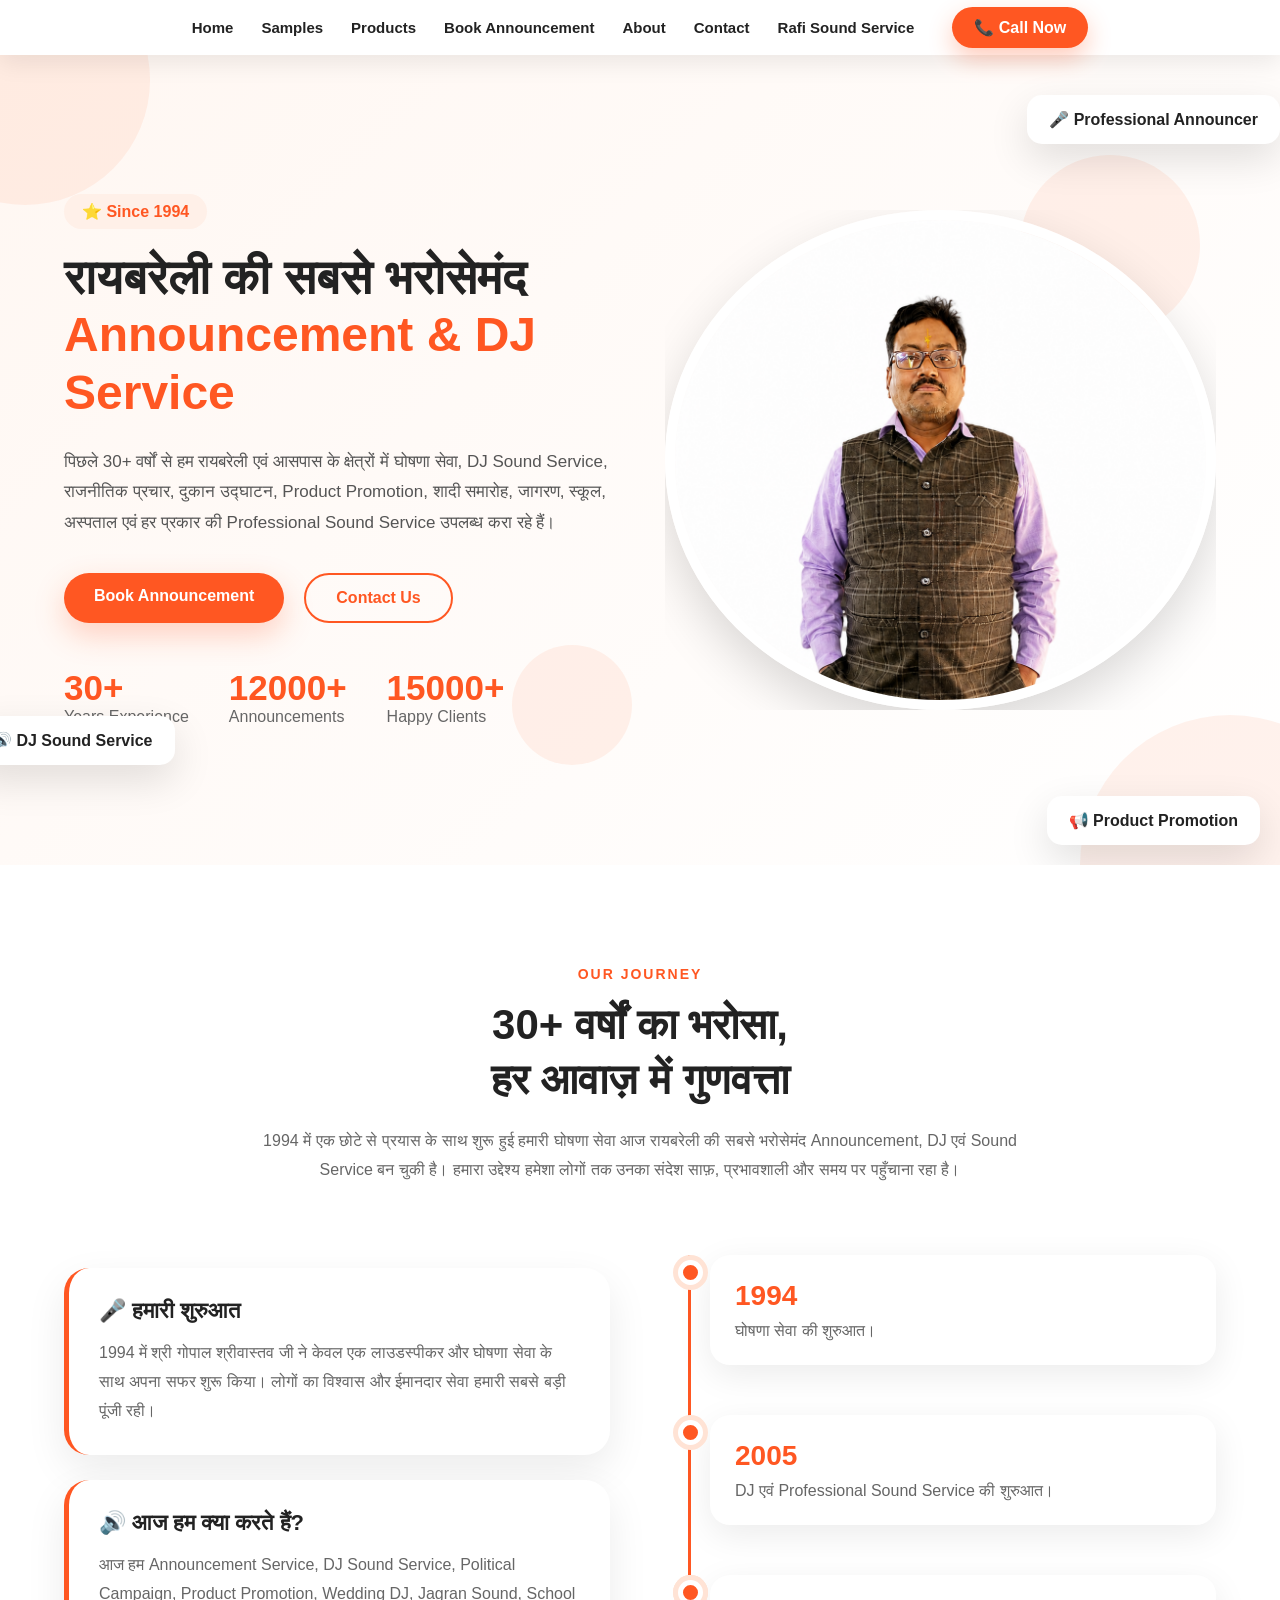
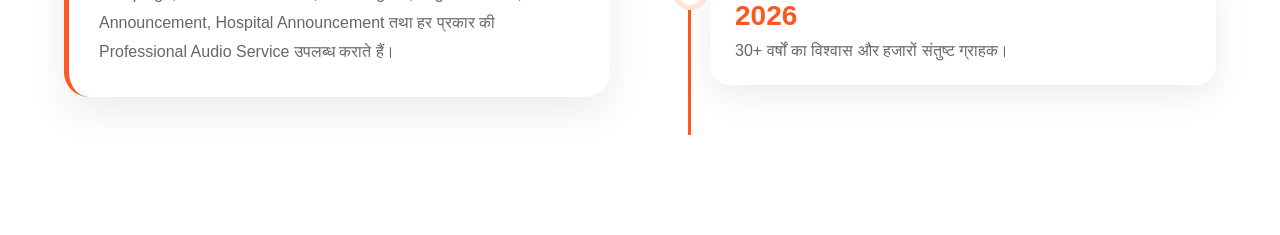
==== html/about.html @ 8597a68f "new file" ====
<!-- ================= ABOUT HERO ================= -->
<!DOCTYPE html>
<html lang="en">
<head>
    <meta charset="UTF-8">
<meta name="viewport" content="width=device-width, initial-scale=1.0, maximum-scale=1.0, user-scalable=no">
    <title>Document</title>
</head>
<body>


<button class="menu-toggle" id="menuToggle">
☰
</button>


<nav class="nav-links" id="navLinks">

<a href="index.html">Home</a>
<a href="#samples">Samples</a>
<a href="#products">Products</a>
<a href="booking.html">Book Announcement</a>
<a href="about.html">About</a>
<a href="contact.html">Contact</a>
<a href="service.html">Rafi Sound Service</a>


<div class="nav-actions">

<a href="tel:+919336771353" class="call-btn">
📞 Call Now
</a>

</div>

</nav>








<link rel="stylesheet" href="../css/about.css">
 <section class="about-hero">

    <div class="hero-circle c1"></div>
    <div class="hero-circle c2"></div>
    <div class="hero-circle c3"></div>
    <div class="hero-circle c4"></div>

    <div class="container about-grid">

        <div class="about-left">

            <span class="about-tag">
                ⭐ Since 1994
            </span>

            <h1>
                रायबरेली की सबसे भरोसेमंद
                <span>Announcement & DJ Service</span>
            </h1>

            <p>

                पिछले 30+ वर्षों से हम रायबरेली एवं आसपास के क्षेत्रों में
                घोषणा सेवा, DJ Sound Service, राजनीतिक प्रचार,
                दुकान उद्घाटन, Product Promotion,
                शादी समारोह, जागरण, स्कूल, अस्पताल एवं
                हर प्रकार की Professional Sound Service उपलब्ध करा रहे हैं।

            </p>

            <div class="hero-buttons">

                <a href="booking.html" class="hero-btn">
                    Book Announcement
                </a>

                <a href="contact.html" class="hero-btn2">
                    Contact Us
                </a>

            </div>

            <div class="hero-stats">

                <div>

                    <h2>30+</h2>
                    <span>Years Experience</span>

                </div>

                <div>

                    <h2>12000+</h2>
                    <span>Announcements</span>

                </div>

                <div>

                    <h2>15000+</h2>
                    <span>Happy Clients</span>

                </div>

            </div>

        </div>





        <div class="about-right">

            <div class="main-card">

                <img src="../assets/image/gopal.jpeg">

                <div class="wave wave1"></div>
                <div class="wave wave2"></div>
                <div class="wave wave3"></div>

            </div>

            <div class="floating-card card1">

                🎤 Professional Announcer

            </div>

            <div class="floating-card card2">

                🔊 DJ Sound Service

            </div>

            <div class="floating-card card3">

                📢 Product Promotion

            </div>

        </div>

    </div>

</section>



<!--================ OUR STORY =================-->

<section class="our-story">

<div class="container">

<div class="story-heading">

<span>OUR JOURNEY</span>

<h2>30+ वर्षों का भरोसा,<br>हर आवाज़ में गुणवत्ता</h2>

<p>

1994 में एक छोटे से प्रयास के साथ शुरू हुई हमारी घोषणा सेवा आज
रायबरेली की सबसे भरोसेमंद Announcement, DJ एवं Sound Service बन चुकी है।
हमारा उद्देश्य हमेशा लोगों तक उनका संदेश साफ़, प्रभावशाली और समय पर पहुँचाना रहा है।

</p>

</div>

<div class="story-wrapper">

<div class="story-left">

<div class="story-box">

<h3>🎤 हमारी शुरुआत</h3>

<p>

1994 में श्री गोपाल श्रीवास्तव जी ने केवल एक लाउडस्पीकर और
घोषणा सेवा के साथ अपना सफर शुरू किया। लोगों का विश्वास और
ईमानदार सेवा हमारी सबसे बड़ी पूंजी रही।

</p>

</div>

<div class="story-box">

<h3>🔊 आज हम क्या करते हैं?</h3>

<p>

आज हम Announcement Service, DJ Sound Service,
Political Campaign, Product Promotion,
Wedding DJ, Jagran Sound, School Announcement,
Hospital Announcement तथा हर प्रकार की Professional Audio Service उपलब्ध कराते हैं।

</p>

</div>

</div>





<div class="timeline">

<div class="line"></div>

<div class="timeline-item">

<div class="circle"></div>

<div class="content">

<h4>1994</h4>

<p>
घोषणा सेवा की शुरुआत।
</p>

</div>

</div>

<div class="timeline-item">

<div class="circle"></div>

<div class="content">

<h4>2005</h4>

<p>

DJ एवं Professional Sound Service की शुरुआत।

</p>

</div>

</div>

<div class="timeline-item">

<div class="circle"></div>



</div>

<div class="timeline-item">

<div class="circle"></div>

<div class="content">

<h4>2026</h4>

<p>

30+ वर्षों का विश्वास और हजारों संतुष्ट ग्राहक।

</p>

</div>

</div>

</div>

</div>

</div>

</section>
<!-- 
================ TEAM SECTION ================

<section class="team-section">

<div class="container">

<div class="team-heading">

<span>OUR TEAM</span>

 <h2>हमारी Professional Team</h2>

<p>

हमारी अनुभवी टीम पिछले 30+ वर्षों से ग्राहकों को
Professional Announcement, DJ Sound Service,
Promotion एवं Audio Solutions प्रदान कर रही है।

</p>

</div>

<div class="team-grid"> -->

<!-- 
<div class="team-card">

<div class="team-img">

<img src="../assets/image/gopal.jpeg" alt="Gopal Srivastava">

<div class="team-social">

<a href="#"><i class="fab fa-facebook-f"></i></a>
<a href="#"><i class="fab fa-whatsapp"></i></a>
<a href="#"><i class="fas fa-phone"></i></a>

</div>

</div>

<div class="team-content">

<h3>GOPAL SRIVATSVA</h3>

<span>Founder & Main Announcer</span>

<p>

30+ वर्षों से रायबरेली में Professional
Announcement Service प्रदान कर रहे हैं।

</p>

</div>

</div> -->

<!-- 
<div class="team-card">

<div class="team-img">

<img src="../assets/image/gopal.jpeg" alt="Gopal Srivastava">

<div class="team-social">

<a href="#"><i class="fab fa-facebook-f"></i></a>
<a href="#"><i class="fab fa-whatsapp"></i></a>
<a href="#"><i class="fas fa-phone"></i></a>

</div>

</div>

<div class="team-content">

<h3>GOPAL SRIVATSVA</h3>

<span>Founder & Main Announcer</span>

<p>

30+ वर्षों से रायबरेली में Professional
Announcement Service प्रदान कर रहे हैं।

</p>

</div>

</div>
<script src="../js/about.js"></script> -->
---- css/about.css ----
/* ================= GLOBAL ================= */

*{
    margin:0;
    padding:0;
    box-sizing:border-box;
    font-family:'Poppins',sans-serif;
}


body{
    background:#ffffff;
    color:#222;
    overflow-x:hidden;
}


a{
    text-decoration:none;
}


.container{
    width:90%;
    max-width:1200px;
    margin:auto;
}


/* ================= NAVBAR ================= */

.nav-links{

    display:flex;
    align-items:center;
    justify-content:center;
    gap:28px;

    background:#ffffff;

    padding:18px 40px;

    box-shadow:
    0 8px 25px rgba(0,0,0,.08);

    position:sticky;
    top:0;
    z-index:999;

}


.nav-links > a{

    color:#222;
    font-size:15px;
    font-weight:600;

    position:relative;

    transition:.3s;

}



.nav-links > a::after{

    content:"";

    position:absolute;

    bottom:-8px;
    left:0;

    width:0%;
    height:3px;

    background:#ff5722;

    border-radius:20px;

    transition:.3s;

}



.nav-links > a:hover{

    color:#ff5722;
    transform:translateY(-3px);

}


.nav-links > a:hover::after{

    width:100%;

}



/* CALL BUTTON */


.nav-actions{

    margin-left:10px;

}


.call-btn{

    background:#ff5722;

    color:white!important;

    padding:12px 22px;

    border-radius:50px;

    font-weight:700;

    box-shadow:
    0 10px 25px rgba(255,87,34,.3);

    transition:.3s;

}



.call-btn:hover{

    transform:translateY(-4px);

    background:#e64a19;

}



/* MENU BUTTON */


.menu-toggle{

    display:none;

    background:#ff5722;

    color:white;

    border:none;

    font-size:28px;

    padding:8px 14px;

    border-radius:12px;

    cursor:pointer;

    box-shadow:
    0 8px 20px rgba(255,87,34,.3);

}



/* ================= ABOUT HERO ================= */


.about-hero{

    min-height:90vh;

    display:flex;

    align-items:center;

    padding:80px 0;

    background:

    linear-gradient(
    135deg,
    #fff7f2,
    #ffffff
    );

    position:relative;

    overflow:hidden;

}



.about-grid{

    display:grid;

    grid-template-columns:1fr 1fr;

    align-items:center;

    gap:50px;

}



/* LEFT */


.about-tag{

    display:inline-block;

    background:#fff0e8;

    color:#ff5722;

    padding:8px 18px;

    border-radius:30px;

    font-weight:600;

    margin-bottom:20px;

}



.about-left h1{

    font-size:48px;

    line-height:1.2;

    color:#222;

}



.about-left h1 span{

    display:block;

    color:#ff5722;

}



.about-left p{

    margin-top:25px;

    font-size:17px;

    line-height:1.8;

    color:#555;

}



/* BUTTONS */


.hero-buttons{

    display:flex;

    gap:20px;

    margin-top:35px;

}


.hero-btn,
.hero-btn2{

    padding:14px 30px;

    border-radius:50px;

    font-weight:700;

    transition:.3s;

}



.hero-btn{

    background:#ff5722;

    color:white;

}



.hero-btn2{

    border:2px solid #ff5722;

    color:#ff5722;

}



.hero-btn:hover,
.hero-btn2:hover{

    transform:translateY(-5px);

}



/* STATS */


.hero-stats{

    display:flex;

    gap:40px;

    margin-top:45px;

}


.hero-stats h2{

    color:#ff5722;

    font-size:35px;

}



.hero-stats span{

    color:#666;

}



/* RIGHT IMAGE */


.main-card{

    position:relative;

    width:380px;

    height:380px;

    margin:auto;

}



.main-card img{

    width:100%;

    height:100%;

    object-fit:cover;

    border-radius:50%;

    border:10px solid white;

    box-shadow:

    0 20px 50px rgba(0,0,0,.15);

}



/* FLOAT CARD */


.floating-card{

    position:absolute;

    background:white;

    padding:15px 22px;

    border-radius:15px;

    box-shadow:

    0 15px 40px rgba(0,0,0,.12);

    font-weight:600;

    animation:float 3s infinite;

}



.card1{

    top:40px;
    right:0;

}


.card2{

    bottom:100px;
    left:-30px;

}


.card3{

    bottom:20px;
    right:20px;

}



@keyframes float{

    50%{

        transform:translateY(-12px);

    }

}



/* ================= MOBILE ================= */


@media(max-width:900px){


.menu-toggle{

    display:block;

    position:absolute;

    right:20px;

    top:15px;

    z-index:2000;

}



.nav-links{

    display:none;

    flex-direction:column;

    padding:90px 20px 30px;

    gap:22px;

}



.nav-links.active{

    display:flex;

    animation:slideMenu .4s ease;

}



@keyframes slideMenu{

from{

opacity:0;
transform:translateY(-20px);

}

to{

opacity:1;
transform:translateY(0);

}

}



.about-grid{

    grid-template-columns:1fr;

    text-align:center;

}


.about-left h1{

    font-size:34px;

}



.about-left p{

    font-size:15px;

}



.hero-buttons{

    justify-content:center;

    flex-wrap:wrap;

}



.hero-stats{

    justify-content:center;

    flex-wrap:wrap;

}



.main-card{

    width:280px;

    height:280px;

}



.floating-card{

    display:none;

}


}

/* =====================================================
   OUR STORY SECTION
===================================================== */


.our-story{

    padding:100px 0;

    background:#ffffff;

}



.story-heading{

    text-align:center;

    max-width:800px;

    margin:auto;

}



.story-heading span,
.team-heading span{

    color:#ff5722;

    font-weight:700;

    letter-spacing:2px;

    font-size:14px;

}



.story-heading h2{

    margin-top:15px;

    font-size:42px;

    line-height:1.3;

    color:#222;

}



.story-heading p{

    margin-top:20px;

    color:#666;

    line-height:1.8;

    font-size:16px;

}




/* STORY WRAPPER */


.story-wrapper{

    margin-top:70px;

    display:grid;

    grid-template-columns:1fr 1fr;

    gap:60px;

    align-items:center;

}



/* LEFT BOX */


.story-box{

    background:#fff;

    padding:30px;

    border-radius:25px;

    margin-bottom:25px;

    box-shadow:

    0 15px 40px rgba(0,0,0,.08);

    transition:.4s;

    border-left:5px solid #ff5722;

}



.story-box:hover{

    transform:translateY(-8px);

}



.story-box h3{

    font-size:22px;

    margin-bottom:15px;

    color:#222;

}



.story-box p{

    color:#666;

    line-height:1.8;

}



/* ================= TIMELINE ================= */


.timeline{

    position:relative;

    padding-left:40px;

}



.line{

    position:absolute;

    left:18px;

    top:0;

    width:3px;

    height:100%;

    background:#ff5722;

}



.timeline-item{

    position:relative;

    margin-bottom:50px;

}



.timeline .circle{

    position:absolute;

    left:-32px;

    top:5px;

    width:25px;

    height:25px;

    border-radius:50%;

    background:#ff5722;

    border:5px solid white;

    box-shadow:

    0 0 0 5px #ffe3d5;

}



.timeline .content{

    background:#fff;

    padding:25px;

    border-radius:20px;

    box-shadow:

    0 10px 35px rgba(0,0,0,.08);

}



.timeline h4{

    color:#ff5722;

    font-size:28px;

}



.timeline p{

    color:#666;

    margin-top:10px;

}



/* =====================================================
   TEAM SECTION
===================================================== */


.team-section{

    padding:100px 0;

    background:#fff8f4;

}



.team-heading{

    text-align:center;

    max-width:750px;

    margin:auto;

}



.team-heading h2{

    margin-top:15px;

    font-size:42px;

    color:#222;

}



.team-heading p{

    margin-top:20px;

    color:#666;

    line-height:1.8;

}



/* TEAM GRID */


.team-grid{

    margin-top:60px;

    display:grid;

    grid-template-columns:repeat(4,1fr);

    gap:30px;

}



/* TEAM CARD */


.team-card{

    background:white;

    border-radius:25px;

    overflow:hidden;

    box-shadow:

    0 15px 40px rgba(0,0,0,.08);

    transition:.4s;

}



.team-card:hover{

    transform:translateY(-12px);

}




.team-img{

    height:300px;

    position:relative;

    overflow:hidden;

}



.team-img img{

    width:100%;

    height:100%;

    object-fit:cover;

    transition:.5s;

}



.team-card:hover img{

    transform:scale(1.08);

}



/* SOCIAL ICON */


.team-social{

    position:absolute;

    bottom:-60px;

    left:0;

    width:100%;

    display:flex;

    justify-content:center;

    gap:12px;

    transition:.4s;

}



.team-card:hover .team-social{

    bottom:20px;

}



.team-social a{

    width:40px;

    height:40px;

    display:flex;

    align-items:center;

    justify-content:center;

    background:#ff5722;

    color:white;

    border-radius:50%;

}




.team-content{

    padding:25px;

    text-align:center;

}



.team-content h3{

    font-size:22px;

    color:#222;

}



.team-content span{

    display:block;

    margin-top:8px;

    color:#ff5722;

    font-size:14px;

    font-weight:600;

}



.team-content p{

    margin-top:15px;

    color:#666;

    line-height:1.7;

    font-size:15px;

}





/* =====================================================
   RESPONSIVE STORY + TEAM
===================================================== */


@media(max-width:1100px){


.team-grid{

    grid-template-columns:repeat(2,1fr);

}



.story-wrapper{

    gap:35px;

}


}



@media(max-width:900px){


.our-story,
.team-section{

    padding:70px 0;

}



.story-heading h2,
.team-heading h2{

    font-size:32px;

}



.story-wrapper{

    grid-template-columns:1fr;

}



.timeline{

    margin-top:30px;

}



.team-grid{

    grid-template-columns:1fr;

}



.team-img{

    height:300px;

}


}


@media(max-width:500px){


.story-heading h2,
.team-heading h2{

    font-size:26px;

}



.story-box{

    padding:22px;

}



.timeline .content{

    padding:18px;

}



.team-content{

    padding:20px;

}


}
/* =====================================================
   BUSINESS SERVICES SECTION
===================================================== */


.business-services{

    padding:100px 0;

    background:#ffffff;

}



.section-title{

    text-align:center;

    max-width:850px;

    margin:auto;

}



.section-title span{

    color:#ff5722;

    font-size:14px;

    font-weight:700;

    letter-spacing:2px;

}



.section-title h2{

    margin-top:15px;

    font-size:42px;

    color:#222;

    line-height:1.3;

}



.section-title p{

    margin-top:20px;

    color:#666;

    font-size:16px;

    line-height:1.8;

}





/* ================= SERVICE GRID ================= */


.service-grid{

    margin-top:60px;

    display:grid;

    grid-template-columns:repeat(3,1fr);

    gap:30px;

}





/* ================= SERVICE CARD ================= */


.service-card{

    background:#ffffff;

    padding:35px 30px;

    border-radius:28px;

    position:relative;

    overflow:hidden;

    box-shadow:

    0 15px 45px rgba(0,0,0,.08);

    transition:.4s ease;

    border:1px solid #f5f5f5;

}



.service-card::before{

    content:"";

    position:absolute;

    top:0;

    left:0;

    width:100%;

    height:5px;

    background:#ff5722;

    transform:scaleX(0);

    transition:.4s;

    transform-origin:left;

}



.service-card:hover::before{

    transform:scaleX(1);

}




.service-card:hover{

    transform:translateY(-12px);

    box-shadow:

    0 25px 60px rgba(255,87,34,.15);

}





/* ICON */


.service-card .icon{

    width:75px;

    height:75px;

    display:flex;

    align-items:center;

    justify-content:center;

    background:#fff1e9;

    border-radius:22px;

    font-size:35px;

    margin-bottom:25px;

    transition:.4s;

}



.service-card:hover .icon{

    transform:rotate(8deg) scale(1.1);

    background:#ff5722;

}





.service-card h3{

    font-size:24px;

    color:#222;

    margin-bottom:15px;

}



.service-card p{

    color:#666;

    line-height:1.8;

    font-size:15px;

}





/* SERVICE LIST */


.service-card ul{

    list-style:none;

    margin-top:20px;

}



.service-card ul li{

    margin-bottom:10px;

    color:#444;

    font-size:15px;

    font-weight:500;

}




/* =====================================================
   CTA STYLE (OPTIONAL)
===================================================== */


.about-cta{

    margin:80px auto;

    width:90%;

    max-width:1100px;

    padding:50px;

    background:

    linear-gradient(
    135deg,
    #ff5722,
    #ff8a50
    );

    border-radius:35px;

    text-align:center;

    color:white;

}



.about-cta h2{

    font-size:40px;

}



.about-cta p{

    margin:15px 0 30px;

    font-size:17px;

}



.about-cta a{

    display:inline-block;

    background:white;

    color:#ff5722;

    padding:15px 35px;

    border-radius:50px;

    font-weight:700;

    transition:.3s;

}



.about-cta a:hover{

    transform:translateY(-5px);

}





/* =====================================================
   ALL SECTIONS MOBILE
===================================================== */


@media(max-width:1100px){


.service-grid{

    grid-template-columns:repeat(2,1fr);

}


}




@media(max-width:900px){


.business-services{

    padding:70px 0;

}



.section-title h2{

    font-size:32px;

}



.service-grid{

    grid-template-columns:1fr;

    gap:25px;

}



.service-card{

    padding:30px 25px;

}



.about-cta{

    padding:35px 20px;

}



.about-cta h2{

    font-size:28px;

}


}




@media(max-width:500px){



.section-title h2{

    font-size:26px;

}



.section-title p{

    font-size:14px;

}



.service-card h3{

    font-size:21px;

}



.service-card .icon{

    width:65px;

    height:65px;

    font-size:30px;

}



}

/* =====================================================
   PART 4 : FINAL PREMIUM POLISH
===================================================== */


/* SMOOTH SCROLL */

html{
    scroll-behavior:smooth;
}



/* TEXT SELECTION */

::selection{

    background:#ff5722;

    color:white;

}



/* CUSTOM SCROLLBAR */

::-webkit-scrollbar{

    width:10px;

}


::-webkit-scrollbar-track{

    background:#fff4ef;

}


::-webkit-scrollbar-thumb{

    background:#ff5722;

    border-radius:20px;

}



/* =====================================================
   HERO EXTRA EFFECTS
===================================================== */


.hero-circle{

    position:absolute;

    border-radius:50%;

    background:#ff5722;

    opacity:.08;

    animation:circleMove 8s infinite alternate;

}



.c1{

    width:250px;

    height:250px;

    top:-100px;

    left:-100px;

}


.c2{

    width:180px;

    height:180px;

    right:80px;

    top:100px;

}



.c3{

    width:120px;

    height:120px;

    bottom:100px;

    left:40%;

}



.c4{

    width:300px;

    height:300px;

    bottom:-150px;

    right:-100px;

}




@keyframes circleMove{

    from{

        transform:translateY(0);

    }


    to{

        transform:translateY(40px);

    }

}





/* =====================================================
   IMAGE HOVER
===================================================== */


.main-card{

    animation:imageFloat 5s infinite ease-in-out;

}



@keyframes imageFloat{


0%,100%{

    transform:translateY(0);

}


50%{

    transform:translateY(-15px);

}


}




/* =====================================================
   BUTTON GLOW
===================================================== */


.hero-btn{

    box-shadow:

    0 12px 30px rgba(255,87,34,.25);

}


.hero-btn:hover{

    box-shadow:

    0 18px 40px rgba(255,87,34,.35);

}





/* =====================================================
   CARD REVEAL EFFECT
===================================================== */


.story-box,
.team-card,
.service-card{


    animation:fadeUp .8s ease both;

}



@keyframes fadeUp{


from{

    opacity:0;

    transform:translateY(40px);

}


to{

    opacity:1;

    transform:translateY(0);

}


}





/* =====================================================
   IMAGE OVERLAY
===================================================== */


.team-img::after{

    content:"";

    position:absolute;

    inset:0;

    background:

    linear-gradient(
    transparent,
    rgba(0,0,0,.35)
    );

    opacity:0;

    transition:.4s;

}



.team-card:hover .team-img::after{

    opacity:1;

}





/* =====================================================
   NAVBAR MOBILE FINAL FIX
===================================================== */


@media(max-width:900px){


.nav-links{

    position:absolute;

    top:65px;

    left:0;

    width:100%;

    background:white;

    box-shadow:

    0 15px 35px rgba(0,0,0,.12);

}



.nav-links a{

    font-size:17px;

}



.nav-actions{

    margin-top:10px;

}



.call-btn{

    padding:13px 30px;

}



}




/* =====================================================
   SMALL MOBILE
===================================================== */


@media(max-width:480px){



.container{

    width:92%;

}



.about-hero{

    padding:60px 0;

}



.about-left h1{

    font-size:30px;

}



.hero-buttons a{

    width:100%;

    text-align:center;

}



.hero-stats{

    gap:25px;

}



.hero-stats h2{

    font-size:30px;

}



.main-card{

    width:240px;

    height:240px;

}



.floating-card{

    display:none;

}



.story-box h3{

    font-size:19px;

}



.service-card{

    border-radius:22px;

}



}



/* =====================================================
   TABLET LANDSCAPE
===================================================== */


@media(min-width:901px) and (max-width:1200px){


.about-left h1{

    font-size:40px;

}


.main-card{

    width:330px;

    height:330px;

}


}





/* =====================================================
   ACCESSIBILITY
===================================================== */


button,
a{

    -webkit-tap-highlight-color:transparent;

}



img{

    max-width:100%;

    display:block;

}
.about-right .main-card{
    width: 100%;
    overflow: hidden;
    border-radius: 20px;
}

.about-right .main-card img{
    width: 100%;
    height: 100%;
    display: block;
    object-fit: cover;
    object-position: center top; /* ऊपर से कटने की समस्या ठीक करेगा */
}
.about-right .main-card{
    height: 500px;
}
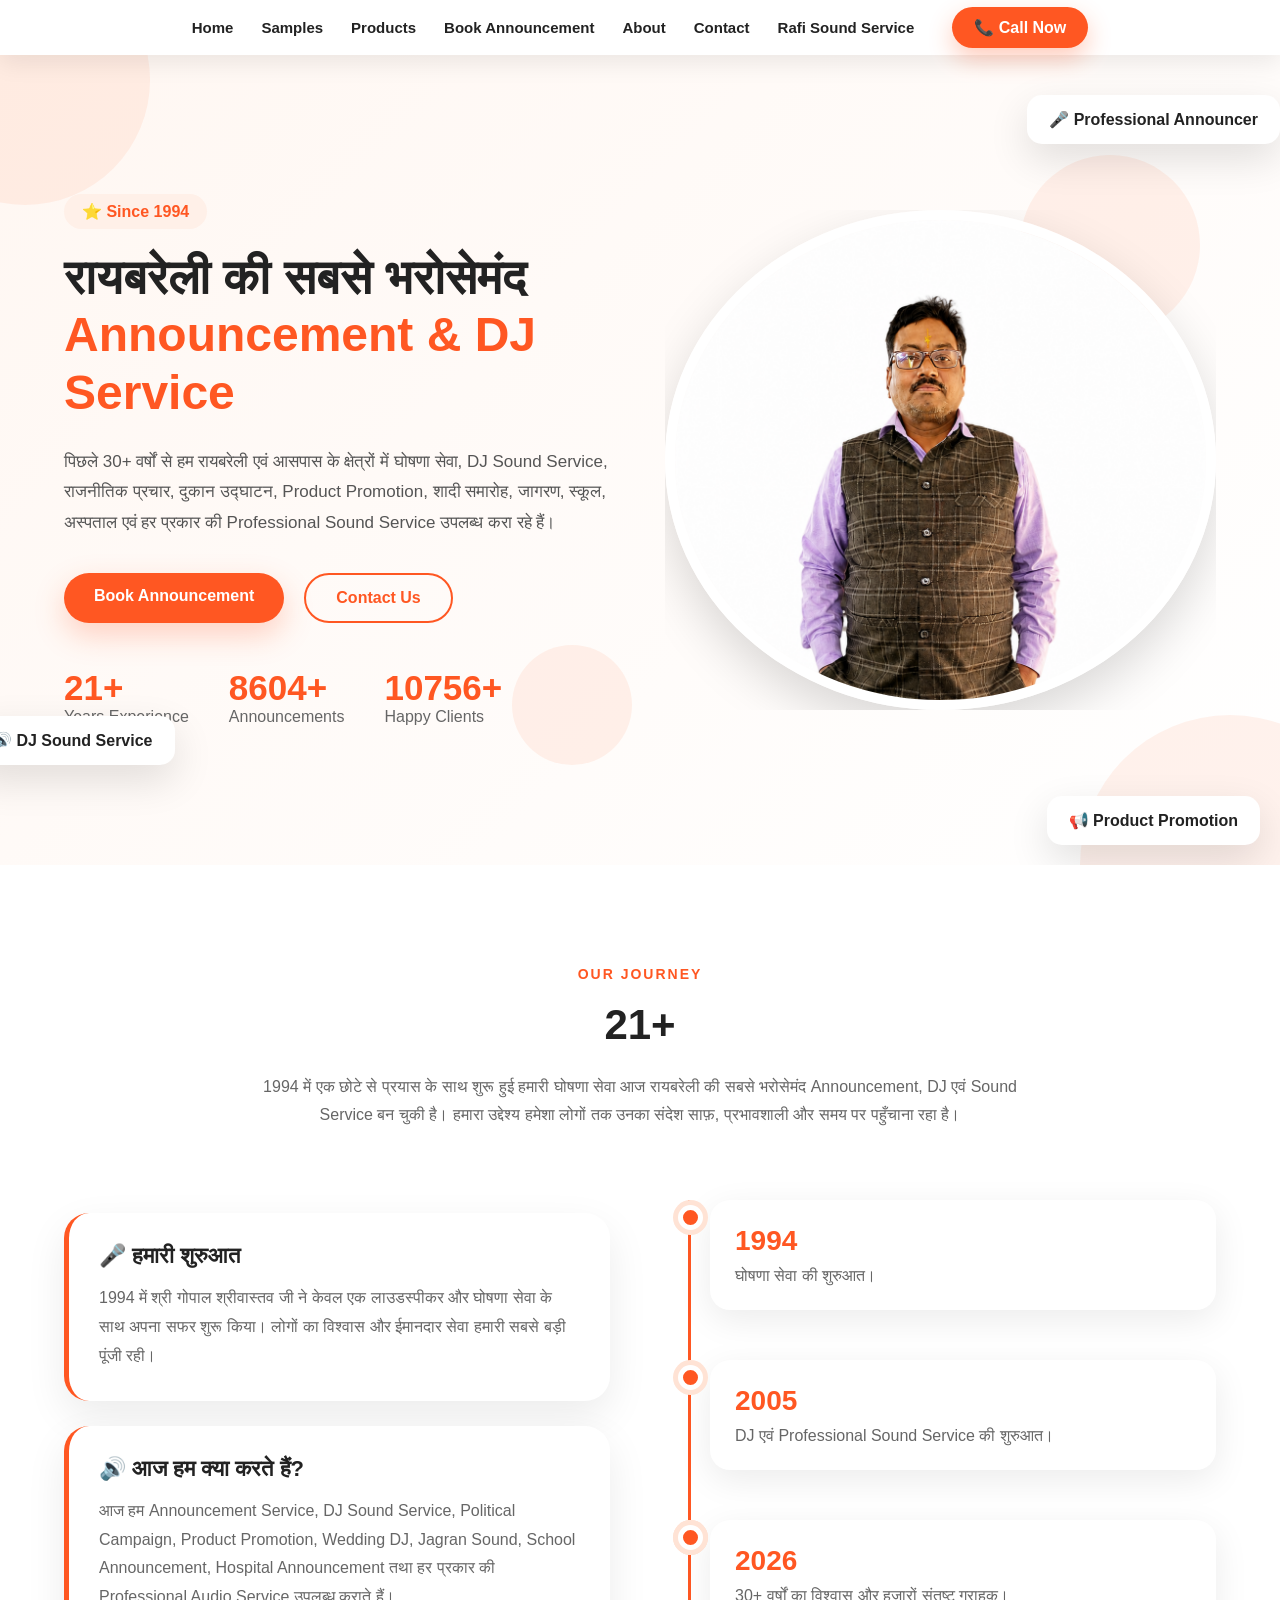
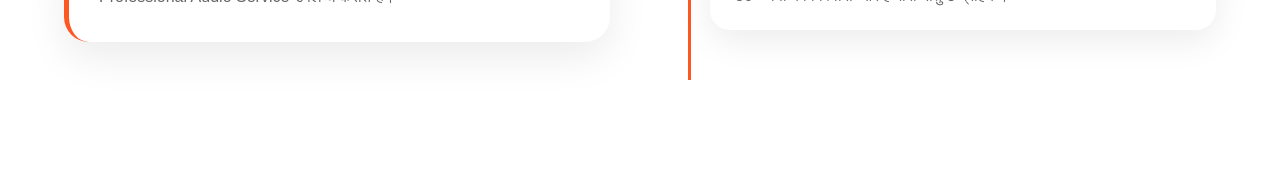
==== commit f8218314: "some edit" ====
--- a/html/about.html
+++ b/html/about.html
@@ -16,7 +16,7 @@
 
 <nav class="nav-links" id="navLinks">
 
-<a href="index.html">Home</a>
+<a href="../index.html">Home</a>
 <a href="#samples">Samples</a>
 <a href="#products">Products</a>
 <a href="booking.html">Book Announcement</a>
@@ -85,6 +85,7 @@
 
             </div>
 
+
             <div class="hero-stats">
 
                 <div>
@@ -111,8 +112,6 @@
             </div>
 
         </div>
-
-
 
 
 
@@ -286,6 +285,8 @@
 </div>
 
 </section>
+
+<script src="../js/about.js"></script>
 <!-- 
 ================ TEAM SECTION ================
 
